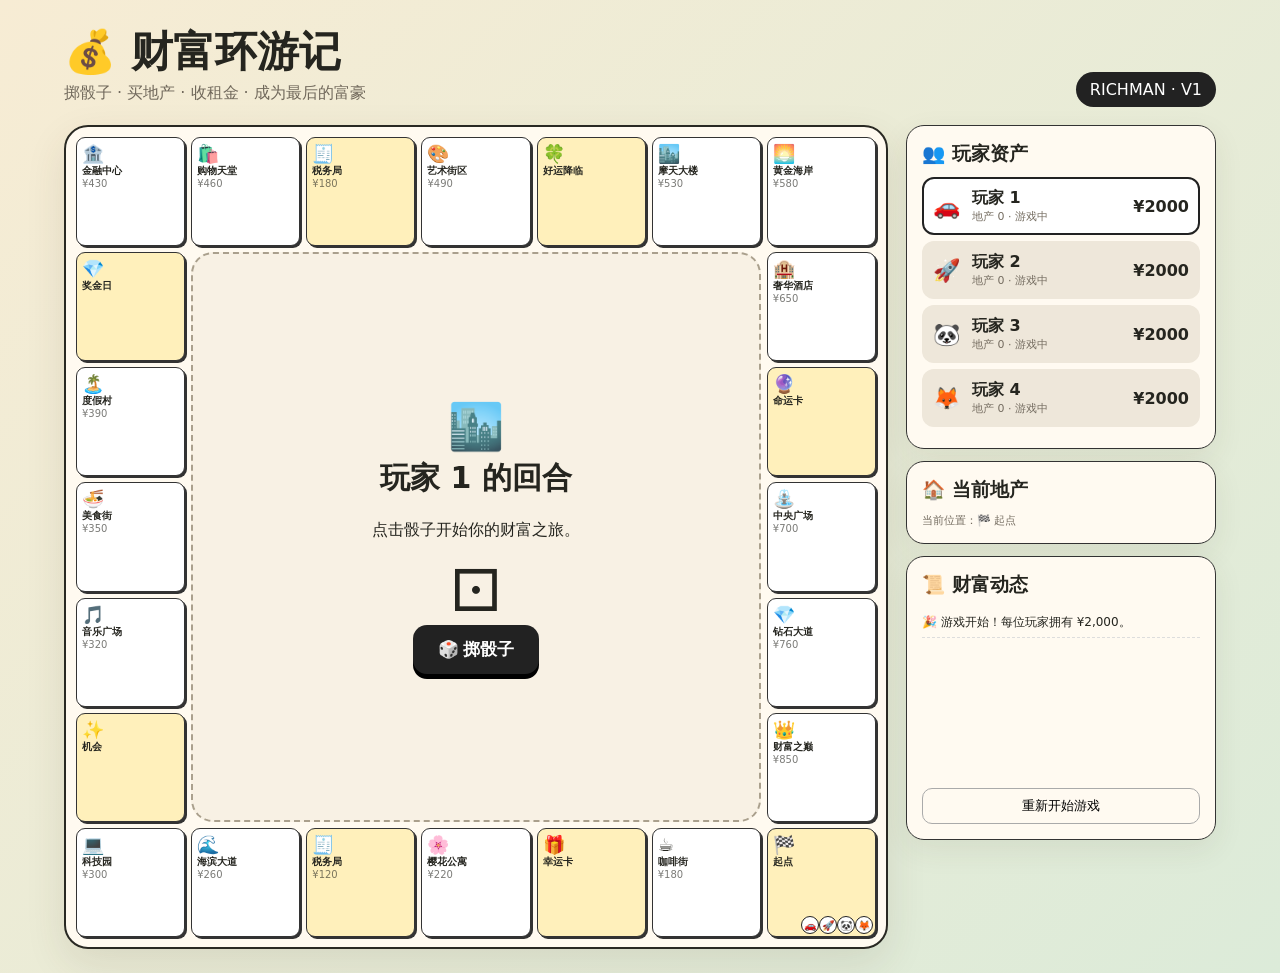
==== index.html @ 70365dc8 "Build playable RichMan web game v1" ====
<!doctype html><html lang="zh-CN"><head><meta charset="utf-8"><meta name="viewport" content="width=device-width,initial-scale=1"><title>财富环游记 RichMan</title><style>*{box-sizing:border-box}body{margin:0;font-family:system-ui,'PingFang SC',sans-serif;background:linear-gradient(135deg,#f7ecd4,#dcebd9);color:#25251f;min-height:100vh}.app{max-width:1200px;margin:auto;padding:24px}header{display:flex;justify-content:space-between;align-items:end;margin-bottom:18px}h1{margin:0;font-size:42px}header p{margin:3px 0;color:#70685b}.tag{background:#222;color:#fff;padding:8px 14px;border-radius:20px}.layout{display:grid;grid-template-columns:1fr 310px;gap:18px}.boardbox{background:#fffaf0;border:2px solid #292923;border-radius:24px;padding:10px;box-shadow:0 15px 40px #4b3b241c;aspect-ratio:1}.board{height:100%;display:grid;grid-template:repeat(7,1fr)/repeat(7,1fr);gap:6px}.tile{position:relative;border:1.5px solid #333;border-radius:9px;background:#fff;padding:5px;font-size:10px;box-shadow:2px 2px #333;overflow:hidden}.tile.event,.tile.tax,.tile.start{background:#fff0bb}.tile.o0{background:#ffe0dc}.tile.o1{background:#dcecff}.tile.o2{background:#dcf3e4}.tile.o3{background:#f1e0ff}.emoji{font-size:18px}.name{font-weight:800}.price{opacity:.6}.tokens{position:absolute;right:2px;bottom:2px;display:flex}.token{width:18px;height:18px;border-radius:50%;background:#fff;border:1px solid #222;display:grid;place-items:center;font-size:10px}.center{grid-area:2/2/7/7;border:2px dashed #aaa08d;border-radius:22px;display:flex;flex-direction:column;justify-content:center;align-items:center;text-align:center;padding:25px;background:#f8f1e4}.center h2{font-size:30px;margin:5px}.dice{font-size:58px}.roll{background:#222;color:#fff;border:0;border-radius:14px;padding:13px 25px;font-size:17px;font-weight:800;box-shadow:0 5px #000;cursor:pointer}.roll:disabled{opacity:.4}.side{display:flex;flex-direction:column;gap:12px}.card{background:#fffaf1;border:1.5px solid #333;border-radius:18px;padding:15px;box-shadow:0 10px 30px #4b3b2415}.card h3{margin:0 0 10px}.player{display:grid;grid-template-columns:32px 1fr auto;gap:7px;align-items:center;padding:9px;border-radius:12px;background:#eee7da;margin:6px 0;border:2px solid transparent}.player.active{background:#fff;border-color:#222}.money{font-weight:900}.small{font-size:11px;color:#746c60}.log{height:180px;overflow:auto;font-size:12px}.log div{border-bottom:1px dashed #ddd;padding:6px 0}.buy{width:100%;border:0;border-radius:12px;padding:11px;background:#e84d3d;color:#fff;font-weight:800;cursor:pointer;margin-top:8px}.buy.alt{background:#777}.hidden{display:none}.reset{width:100%;border:1px solid #aaa;background:transparent;border-radius:10px;padding:8px;cursor:pointer}@media(max-width:850px){.layout{grid-template-columns:1fr}.boardbox{min-height:580px}.side{display:grid;grid-template-columns:1fr 1fr}.logcard{grid-column:1/-1}}@media(max-width:560px){.app{padding:10px}h1{font-size:29px}.tag{display:none}.boardbox{min-height:470px}.tile{padding:2px;font-size:7px}.emoji{font-size:13px}.center{padding:8px}.center h2{font-size:20px}.center p{font-size:11px}.side{display:block}.card{margin-top:10px}}</style></head><body><div class="app"><header><div><h1>💰 财富环游记</h1><p>掷骰子 · 买地产 · 收租金 · 成为最后的富豪</p></div><span class="tag">RICHMAN · V1</span></header><div class="layout"><div class="boardbox"><div id="board" class="board"><div class="center"><div style="font-size:45px">🏙️</div><h2 id="turnTitle">玩家 1 的回合</h2><p id="hint">点击骰子开始你的财富之旅。</p><div id="dice" class="dice">⚀</div><button id="roll" class="roll">🎲 掷骰子</button><div id="decision" class="hidden"><button id="buy" class="buy">购买地产</button><button id="skip" class="buy alt">暂时不买</button></div></div></div></div><aside class="side"><div class="card"><h3>👥 玩家资产</h3><div id="players"></div></div><div class="card"><h3>🏠 当前地产</h3><div id="property" class="small">落在可购买地产后会显示信息。</div></div><div class="card logcard"><h3>📜 财富动态</h3><div id="log" class="log"></div><button class="reset" onclick="restart()">重新开始游戏</button></div></aside></div></div><script>
const icons=['🚗','🚀','🐼','🦊'], dice=['⚀','⚁','⚂','⚃','⚄','⚅'];
const raw=[['起点','🏁','start',0],['咖啡街','☕','land',180],['幸运卡','🎁','event',0],['樱花公寓','🌸','land',220],['税务局','🧾','tax',120],['海滨大道','🌊','land',260],['科技园','💻','land',300],['机会','✨','event',0],['音乐广场','🎵','land',320],['美食街','🍜','land',350],['度假村','🏝️','land',390],['奖金日','💎','event',0],['金融中心','🏦','land',430],['购物天堂','🛍️','land',460],['税务局','🧾','tax',180],['艺术街区','🎨','land',490],['好运降临','🍀','event',0],['摩天大楼','🏙️','land',530],['黄金海岸','🌅','land',580],['奢华酒店','🏨','land',650],['命运卡','🔮','event',0],['中央广场','⛲','land',700],['钻石大道','💎','land',760],['财富之巅','👑','land',850]];
let tiles,players,turn,busy,pending;
const positions=[];for(let c=6;c>=0;c--)positions.push([6,c]);for(let r=5;r>=0;r--)positions.push([r,0]);for(let c=1;c<=6;c++)positions.push([0,c]);for(let r=1;r<=5;r++)positions.push([r,6]);
function init(){tiles=raw.map((x,i)=>({name:x[0],emoji:x[1],type:x[2],price:x[3],owner:null,id:i}));players=icons.map((icon,i)=>({name:'玩家 '+(i+1),icon,money:2000,pos:0,alive:true,props:[]}));turn=0;busy=false;pending=null;document.getElementById('log').innerHTML='';log('🎉 游戏开始！每位玩家拥有 ¥2,000。');render();}
function render(){document.querySelectorAll('.tile').forEach(e=>e.remove());tiles.forEach((t,i)=>{let d=document.createElement('div');d.className='tile '+t.type+(t.owner!==null?' o'+t.owner:'');d.style.gridRow=positions[i][0]+1;d.style.gridColumn=positions[i][1]+1;d.innerHTML=`<div class="emoji">${t.emoji}</div><div class="name">${t.name}</div>${t.price?`<div class="price">¥${t.price}</div>`:''}<div class="tokens">${players.map((p,j)=>p.alive&&p.pos===i?`<span class="token">${p.icon}</span>`:'').join('')}</div>`;document.getElementById('board').appendChild(d)});document.getElementById('players').innerHTML=players.map((p,i)=>`<div class="player ${i===turn&&p.alive?'active':''}" style="opacity:${p.alive?1:.4}"><div style="font-size:22px">${p.icon}</div><div><b>${p.name}</b><div class="small">地产 ${p.props.length} · ${p.alive?'游戏中':'已破产'}</div></div><div class="money">¥${p.money}</div></div>`).join('');document.getElementById('turnTitle').textContent=players[turn].name+' 的回合';let t=tiles[players[turn].pos];document.getElementById('property').innerHTML=t.type==='land'?`<b>${t.emoji} ${t.name}</b><br>售价 ¥${t.price}<br>租金 ¥${rent(t)}<br>${t.owner===null?'尚未被购买':'属于 '+players[t.owner].name}`:'当前位置：'+t.emoji+' '+t.name;}
function rent(t){return Math.floor(t.price*.28)}function log(s){let d=document.createElement('div');d.textContent=s;document.getElementById('log').prepend(d)}function sleep(ms){return new Promise(r=>setTimeout(r,ms))}
document.getElementById('roll').onclick=async()=>{if(busy)return;busy=true;document.getElementById('roll').disabled=true;let n=Math.floor(Math.random()*6)+1;for(let i=0;i<8;i++){document.getElementById('dice').textContent=dice[Math.floor(Math.random()*6)];await sleep(70)}document.getElementById('dice').textContent=dice[n-1];log(`${players[turn].icon} ${players[turn].name} 掷出了 ${n}`);let p=players[turn];for(let i=0;i<n;i++){let old=p.pos;p.pos=(p.pos+1)%tiles.length;if(p.pos<old){p.money+=300;log('🏁 经过起点，获得 ¥300');}render();await sleep(180)}await land();};
async function land(){let p=players[turn],t=tiles[p.pos];if(t.type==='land'){if(t.owner===null){pending=t;document.getElementById('hint').textContent=`${t.name} 售价 ¥${t.price}，要购买吗？`;document.getElementById('decision').classList.remove('hidden');if(p.money<t.price)finish();return}else if(t.owner!==turn&&players[t.owner].alive){let r=rent(t);p.money-=r;players[t.owner].money+=r;log(`🏠 向 ${players[t.owner].name} 支付 ${t.name} 租金 ¥${r}`)}}else if(t.type==='tax'){p.money-=t.price;log(`🧾 缴纳费用 ¥${t.price}`)}else if(t.type==='event'){let events=[['获得项目奖金',300],['旅行超支',-180],['投资收益',250],['手机摔坏了',-120],['朋友请客',150],['股票波动',-220]];let e=events[Math.floor(Math.random()*events.length)];p.money+=e[1];log(`${t.emoji} ${e[0]} ${e[1]>0?'+':''}¥${e[1]}`)}checkBankrupt();finish();}
document.getElementById('buy').onclick=()=>{let p=players[turn];if(pending&&p.money>=pending.price){p.money-=pending.price;pending.owner=turn;p.props.push(pending.id);log(`🏡 ${p.name} 买下了 ${pending.name}，花费 ¥${pending.price}`)}else log('💸 资金不足，无法购买');closeDecision();checkBankrupt();finish()};document.getElementById('skip').onclick=()=>{log('👋 放弃购买 '+pending.name);closeDecision();finish()};function closeDecision(){pending=null;document.getElementById('decision').classList.add('hidden')}
function checkBankrupt(){let p=players[turn];if(p.money<0){p.alive=false;p.props.forEach(id=>tiles[id].owner=null);p.props=[];log(`💥 ${p.name} 破产退出！`)}let alive=players.filter(x=>x.alive);if(alive.length===1){render();document.getElementById('hint').textContent=`🏆 ${alive[0].name} 成为最终富豪！`;document.getElementById('roll').disabled=true;busy=true;return true}return false}function finish(){if(checkBankrupt())return;do{turn=(turn+1)%players.length}while(!players[turn].alive);busy=false;document.getElementById('roll').disabled=false;document.getElementById('hint').textContent='点击骰子继续财富之旅。';render()}function restart(){if(confirm('确定重新开始游戏吗？'))init()}init();
</script></body></html>
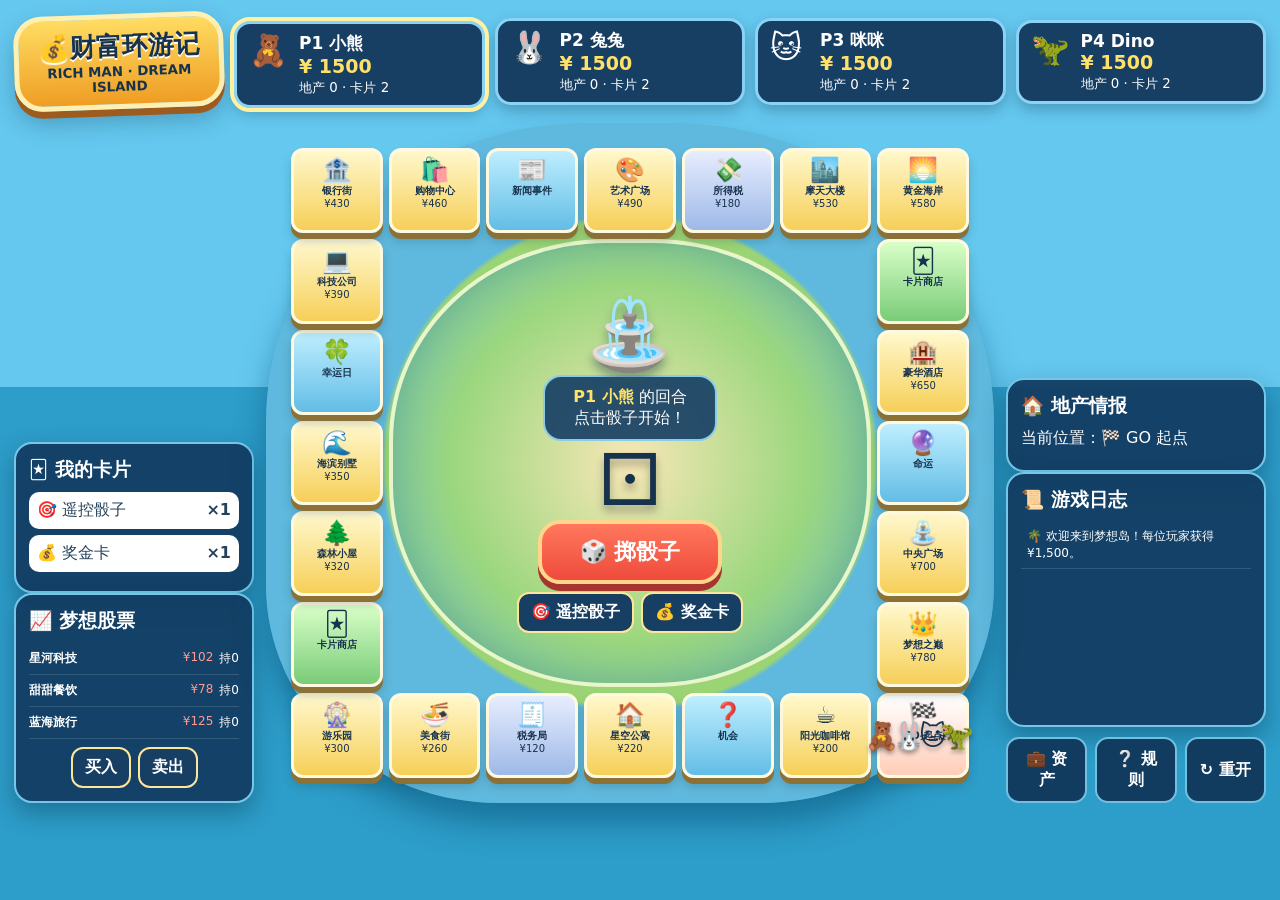
==== commit 4325bb8b: "Upgrade game to Dream Island V2 with cards, stocks and property levels" ====
--- a/index.html
+++ b/index.html
@@ -1,13 +1,19 @@
-<!doctype html><html lang="zh-CN"><head><meta charset="utf-8"><meta name="viewport" content="width=device-width,initial-scale=1"><title>财富环游记 RichMan</title><style>*{box-sizing:border-box}body{margin:0;font-family:system-ui,'PingFang SC',sans-serif;background:linear-gradient(135deg,#f7ecd4,#dcebd9);color:#25251f;min-height:100vh}.app{max-width:1200px;margin:auto;padding:24px}header{display:flex;justify-content:space-between;align-items:end;margin-bottom:18px}h1{margin:0;font-size:42px}header p{margin:3px 0;color:#70685b}.tag{background:#222;color:#fff;padding:8px 14px;border-radius:20px}.layout{display:grid;grid-template-columns:1fr 310px;gap:18px}.boardbox{background:#fffaf0;border:2px solid #292923;border-radius:24px;padding:10px;box-shadow:0 15px 40px #4b3b241c;aspect-ratio:1}.board{height:100%;display:grid;grid-template:repeat(7,1fr)/repeat(7,1fr);gap:6px}.tile{position:relative;border:1.5px solid #333;border-radius:9px;background:#fff;padding:5px;font-size:10px;box-shadow:2px 2px #333;overflow:hidden}.tile.event,.tile.tax,.tile.start{background:#fff0bb}.tile.o0{background:#ffe0dc}.tile.o1{background:#dcecff}.tile.o2{background:#dcf3e4}.tile.o3{background:#f1e0ff}.emoji{font-size:18px}.name{font-weight:800}.price{opacity:.6}.tokens{position:absolute;right:2px;bottom:2px;display:flex}.token{width:18px;height:18px;border-radius:50%;background:#fff;border:1px solid #222;display:grid;place-items:center;font-size:10px}.center{grid-area:2/2/7/7;border:2px dashed #aaa08d;border-radius:22px;display:flex;flex-direction:column;justify-content:center;align-items:center;text-align:center;padding:25px;background:#f8f1e4}.center h2{font-size:30px;margin:5px}.dice{font-size:58px}.roll{background:#222;color:#fff;border:0;border-radius:14px;padding:13px 25px;font-size:17px;font-weight:800;box-shadow:0 5px #000;cursor:pointer}.roll:disabled{opacity:.4}.side{display:flex;flex-direction:column;gap:12px}.card{background:#fffaf1;border:1.5px solid #333;border-radius:18px;padding:15px;box-shadow:0 10px 30px #4b3b2415}.card h3{margin:0 0 10px}.player{display:grid;grid-template-columns:32px 1fr auto;gap:7px;align-items:center;padding:9px;border-radius:12px;background:#eee7da;margin:6px 0;border:2px solid transparent}.player.active{background:#fff;border-color:#222}.money{font-weight:900}.small{font-size:11px;color:#746c60}.log{height:180px;overflow:auto;font-size:12px}.log div{border-bottom:1px dashed #ddd;padding:6px 0}.buy{width:100%;border:0;border-radius:12px;padding:11px;background:#e84d3d;color:#fff;font-weight:800;cursor:pointer;margin-top:8px}.buy.alt{background:#777}.hidden{display:none}.reset{width:100%;border:1px solid #aaa;background:transparent;border-radius:10px;padding:8px;cursor:pointer}@media(max-width:850px){.layout{grid-template-columns:1fr}.boardbox{min-height:580px}.side{display:grid;grid-template-columns:1fr 1fr}.logcard{grid-column:1/-1}}@media(max-width:560px){.app{padding:10px}h1{font-size:29px}.tag{display:none}.boardbox{min-height:470px}.tile{padding:2px;font-size:7px}.emoji{font-size:13px}.center{padding:8px}.center h2{font-size:20px}.center p{font-size:11px}.side{display:block}.card{margin-top:10px}}</style></head><body><div class="app"><header><div><h1>💰 财富环游记</h1><p>掷骰子 · 买地产 · 收租金 · 成为最后的富豪</p></div><span class="tag">RICHMAN · V1</span></header><div class="layout"><div class="boardbox"><div id="board" class="board"><div class="center"><div style="font-size:45px">🏙️</div><h2 id="turnTitle">玩家 1 的回合</h2><p id="hint">点击骰子开始你的财富之旅。</p><div id="dice" class="dice">⚀</div><button id="roll" class="roll">🎲 掷骰子</button><div id="decision" class="hidden"><button id="buy" class="buy">购买地产</button><button id="skip" class="buy alt">暂时不买</button></div></div></div></div><aside class="side"><div class="card"><h3>👥 玩家资产</h3><div id="players"></div></div><div class="card"><h3>🏠 当前地产</h3><div id="property" class="small">落在可购买地产后会显示信息。</div></div><div class="card logcard"><h3>📜 财富动态</h3><div id="log" class="log"></div><button class="reset" onclick="restart()">重新开始游戏</button></div></aside></div></div><script>
-const icons=['🚗','🚀','🐼','🦊'], dice=['⚀','⚁','⚂','⚃','⚄','⚅'];
-const raw=[['起点','🏁','start',0],['咖啡街','☕','land',180],['幸运卡','🎁','event',0],['樱花公寓','🌸','land',220],['税务局','🧾','tax',120],['海滨大道','🌊','land',260],['科技园','💻','land',300],['机会','✨','event',0],['音乐广场','🎵','land',320],['美食街','🍜','land',350],['度假村','🏝️','land',390],['奖金日','💎','event',0],['金融中心','🏦','land',430],['购物天堂','🛍️','land',460],['税务局','🧾','tax',180],['艺术街区','🎨','land',490],['好运降临','🍀','event',0],['摩天大楼','🏙️','land',530],['黄金海岸','🌅','land',580],['奢华酒店','🏨','land',650],['命运卡','🔮','event',0],['中央广场','⛲','land',700],['钻石大道','💎','land',760],['财富之巅','👑','land',850]];
-let tiles,players,turn,busy,pending;
-const positions=[];for(let c=6;c>=0;c--)positions.push([6,c]);for(let r=5;r>=0;r--)positions.push([r,0]);for(let c=1;c<=6;c++)positions.push([0,c]);for(let r=1;r<=5;r++)positions.push([r,6]);
-function init(){tiles=raw.map((x,i)=>({name:x[0],emoji:x[1],type:x[2],price:x[3],owner:null,id:i}));players=icons.map((icon,i)=>({name:'玩家 '+(i+1),icon,money:2000,pos:0,alive:true,props:[]}));turn=0;busy=false;pending=null;document.getElementById('log').innerHTML='';log('🎉 游戏开始！每位玩家拥有 ¥2,000。');render();}
-function render(){document.querySelectorAll('.tile').forEach(e=>e.remove());tiles.forEach((t,i)=>{let d=document.createElement('div');d.className='tile '+t.type+(t.owner!==null?' o'+t.owner:'');d.style.gridRow=positions[i][0]+1;d.style.gridColumn=positions[i][1]+1;d.innerHTML=`<div class="emoji">${t.emoji}</div><div class="name">${t.name}</div>${t.price?`<div class="price">¥${t.price}</div>`:''}<div class="tokens">${players.map((p,j)=>p.alive&&p.pos===i?`<span class="token">${p.icon}</span>`:'').join('')}</div>`;document.getElementById('board').appendChild(d)});document.getElementById('players').innerHTML=players.map((p,i)=>`<div class="player ${i===turn&&p.alive?'active':''}" style="opacity:${p.alive?1:.4}"><div style="font-size:22px">${p.icon}</div><div><b>${p.name}</b><div class="small">地产 ${p.props.length} · ${p.alive?'游戏中':'已破产'}</div></div><div class="money">¥${p.money}</div></div>`).join('');document.getElementById('turnTitle').textContent=players[turn].name+' 的回合';let t=tiles[players[turn].pos];document.getElementById('property').innerHTML=t.type==='land'?`<b>${t.emoji} ${t.name}</b><br>售价 ¥${t.price}<br>租金 ¥${rent(t)}<br>${t.owner===null?'尚未被购买':'属于 '+players[t.owner].name}`:'当前位置：'+t.emoji+' '+t.name;}
-function rent(t){return Math.floor(t.price*.28)}function log(s){let d=document.createElement('div');d.textContent=s;document.getElementById('log').prepend(d)}function sleep(ms){return new Promise(r=>setTimeout(r,ms))}
-document.getElementById('roll').onclick=async()=>{if(busy)return;busy=true;document.getElementById('roll').disabled=true;let n=Math.floor(Math.random()*6)+1;for(let i=0;i<8;i++){document.getElementById('dice').textContent=dice[Math.floor(Math.random()*6)];await sleep(70)}document.getElementById('dice').textContent=dice[n-1];log(`${players[turn].icon} ${players[turn].name} 掷出了 ${n}`);let p=players[turn];for(let i=0;i<n;i++){let old=p.pos;p.pos=(p.pos+1)%tiles.length;if(p.pos<old){p.money+=300;log('🏁 经过起点，获得 ¥300');}render();await sleep(180)}await land();};
-async function land(){let p=players[turn],t=tiles[p.pos];if(t.type==='land'){if(t.owner===null){pending=t;document.getElementById('hint').textContent=`${t.name} 售价 ¥${t.price}，要购买吗？`;document.getElementById('decision').classList.remove('hidden');if(p.money<t.price)finish();return}else if(t.owner!==turn&&players[t.owner].alive){let r=rent(t);p.money-=r;players[t.owner].money+=r;log(`🏠 向 ${players[t.owner].name} 支付 ${t.name} 租金 ¥${r}`)}}else if(t.type==='tax'){p.money-=t.price;log(`🧾 缴纳费用 ¥${t.price}`)}else if(t.type==='event'){let events=[['获得项目奖金',300],['旅行超支',-180],['投资收益',250],['手机摔坏了',-120],['朋友请客',150],['股票波动',-220]];let e=events[Math.floor(Math.random()*events.length)];p.money+=e[1];log(`${t.emoji} ${e[0]} ${e[1]>0?'+':''}¥${e[1]}`)}checkBankrupt();finish();}
-document.getElementById('buy').onclick=()=>{let p=players[turn];if(pending&&p.money>=pending.price){p.money-=pending.price;pending.owner=turn;p.props.push(pending.id);log(`🏡 ${p.name} 买下了 ${pending.name}，花费 ¥${pending.price}`)}else log('💸 资金不足，无法购买');closeDecision();checkBankrupt();finish()};document.getElementById('skip').onclick=()=>{log('👋 放弃购买 '+pending.name);closeDecision();finish()};function closeDecision(){pending=null;document.getElementById('decision').classList.add('hidden')}
-function checkBankrupt(){let p=players[turn];if(p.money<0){p.alive=false;p.props.forEach(id=>tiles[id].owner=null);p.props=[];log(`💥 ${p.name} 破产退出！`)}let alive=players.filter(x=>x.alive);if(alive.length===1){render();document.getElementById('hint').textContent=`🏆 ${alive[0].name} 成为最终富豪！`;document.getElementById('roll').disabled=true;busy=true;return true}return false}function finish(){if(checkBankrupt())return;do{turn=(turn+1)%players.length}while(!players[turn].alive);busy=false;document.getElementById('roll').disabled=false;document.getElementById('hint').textContent='点击骰子继续财富之旅。';render()}function restart(){if(confirm('确定重新开始游戏吗？'))init()}init();
+<!doctype html><html lang="zh-CN"><head><meta charset="utf-8"><meta name="viewport" content="width=device-width,initial-scale=1"><title>财富环游记 · 梦想岛</title><style>:root{--navy:#123a61;--gold:#ffbd3e;--coral:#ff6854;--sky:#69c8ef;--cream:#fff6d9}*{box-sizing:border-box}body{margin:0;font-family:system-ui,'PingFang SC',sans-serif;color:#17324d;background:linear-gradient(#65c8ef 0 43%,#2d9dc9 43% 100%);min-height:100vh;overflow-x:hidden}.game{max-width:1440px;margin:auto;padding:14px}.top{display:grid;grid-template-columns:210px repeat(4,1fr);gap:10px;align-items:center}.logo{background:linear-gradient(#ffdc62,#ef9d24);border:5px solid #fff0b2;border-radius:28px;padding:10px;text-align:center;box-shadow:0 7px 0 #9d5b20,0 12px 25px #15435a55;transform:rotate(-2deg)}.logo b{font-size:26px;text-shadow:0 2px white}.logo small{display:block;font-weight:900}.pbox{background:#173e63;color:white;border:3px solid #8ad3f4;border-radius:16px;padding:8px 12px;display:grid;grid-template-columns:42px 1fr;gap:8px;box-shadow:0 6px 14px #17415c55}.pbox.active{outline:4px solid #fff1a0;transform:translateY(3px)}.pbox .face{font-size:31px}.pbox strong{font-size:17px}.pbox .cash{font-size:19px;font-weight:900;color:#ffe16a}.world{margin-top:14px;display:grid;grid-template-columns:240px 1fr 260px;gap:12px;align-items:end}.panel{background:#123b60eF;color:white;border:2px solid #75c6e8;border-radius:18px;padding:13px;box-shadow:0 10px 25px #06344b66}.panel h3{margin:0 0 9px;color:#fff}.boardShell{background:radial-gradient(circle,#d8f1ad 0 34%,#9bd475 35% 49%,#5fb8dd 50%);border-radius:44% 44% 32% 32%;padding:25px;box-shadow:0 20px 30px #07507588;min-height:680px}.board{height:630px;display:grid;grid-template:repeat(7,1fr)/repeat(7,1fr);gap:6px;position:relative}.tile{position:relative;border:3px solid #fff9df;border-radius:12px;padding:5px;background:linear-gradient(#fff8cc,#f6cf58);box-shadow:0 6px 0 #8c7136,0 8px 10px #264c4b44;font-size:10px;text-align:center;overflow:visible}.tile.event{background:linear-gradient(#bfeeff,#62bde6)}.tile.tax{background:linear-gradient(#e7edff,#9eb9e7)}.tile.start{background:linear-gradient(#fff,#ffcdb9)}.tile.shop{background:linear-gradient(#d9ffc8,#79cc78)}.tile .em{font-size:24px}.tile .nm{font-weight:900}.tile .lv{font-size:9px;color:#7a4b18}.tile.o0{outline:4px solid #ff6b75}.tile.o1{outline:4px solid #5dbaff}.tile.o2{outline:4px solid #ffc746}.tile.o3{outline:4px solid #62cc77}.tokens{position:absolute;z-index:4;left:50%;top:50%;transform:translate(-50%,-50%);display:flex}.pawn{font-size:27px;filter:drop-shadow(0 3px 2px #3337);margin-left:-7px}.center{grid-area:2/2/7/7;border-radius:45%;background:radial-gradient(circle,#f8e7b6,#9bd77e 55%,#65b8d5);border:4px solid #e9f6cb;display:flex;flex-direction:column;align-items:center;justify-content:center;text-align:center;box-shadow:inset 0 0 40px #30784c55}.fountain{font-size:70px;filter:drop-shadow(0 7px 5px #3557)}.turn{background:#153f65e8;color:white;padding:10px 28px;border-radius:18px;border:2px solid #8bcbe8}.turn b{color:#ffe269}.dice{font-size:72px;line-height:1.1;filter:drop-shadow(0 6px 4px #3336)}button{font:inherit;cursor:pointer}.roll{border:4px solid #ffd58b;background:linear-gradient(#ff785d,#ef4b3c);color:white;border-radius:22px;padding:13px 38px;font-size:22px;font-weight:900;box-shadow:0 7px 0 #a6362d}.roll:disabled{filter:grayscale(1);opacity:.55}.actions{display:flex;gap:7px;margin-top:8px;flex-wrap:wrap;justify-content:center}.mini{border:2px solid #ffe59a;background:#173e63;color:white;border-radius:12px;padding:8px 12px;font-weight:800}.primary{background:#ffb934;color:#382b14;border:2px solid #fff1a5}.log{height:190px;overflow:auto;font-size:12px}.log div{padding:6px;border-bottom:1px solid #ffffff22}.cardItem{background:#fff;color:#24415b;border-radius:10px;padding:8px;margin:6px 0;display:flex;justify-content:space-between}.stock{display:grid;grid-template-columns:1fr auto auto;gap:6px;font-size:12px;padding:7px 0;border-bottom:1px solid #ffffff22}.up{color:#79f19a}.down{color:#ff9b92}.modal{position:fixed;inset:0;background:#092d47aa;display:none;place-items:center;z-index:20}.modal.show{display:grid}.dialog{width:min(440px,90vw);background:#fff7dd;border:5px solid #f4c14e;border-radius:24px;padding:20px;text-align:center;box-shadow:0 20px 50px #0019}.dialog .big{font-size:58px}.dialog button{border:0;border-radius:12px;padding:10px 18px;margin:5px;font-weight:900}.bottomNav{display:flex;gap:8px;margin-top:10px}.bottomNav button{flex:1;background:#123b60;color:#fff;border:2px solid #73bfdf;border-radius:13px;padding:10px;font-weight:800}@media(max-width:1050px){.top{grid-template-columns:1fr 1fr}.logo{grid-column:1/-1}.world{grid-template-columns:1fr}.boardShell{order:-1}.board{height:600px}.sideL,.sideR{display:grid;grid-template-columns:1fr 1fr;gap:10px}}@media(max-width:600px){.game{padding:6px}.top{gap:5px}.pbox{padding:5px;font-size:10px}.pbox .face{font-size:22px}.pbox strong,.pbox .cash{font-size:12px}.boardShell{padding:10px;min-height:480px;border-radius:24px}.board{height:470px;gap:3px}.tile{padding:2px;border-width:1px;font-size:7px}.tile .em{font-size:14px}.pawn{font-size:17px}.center{padding:5px}.fountain{font-size:38px}.dice{font-size:45px}.roll{font-size:16px;padding:9px 20px}.sideL,.sideR{display:block}.panel{margin:7px 0}}</style></head><body><div class="game"><div class="top"><div class="logo"><b>💰财富环游记</b><small>RICH MAN · DREAM ISLAND</small></div><div id="topPlayers" style="display:contents"></div></div><div class="world"><div class="sideL"><section class="panel"><h3>🃏 我的卡片</h3><div id="cards"></div></section><section class="panel"><h3>📈 梦想股票</h3><div id="stocks"></div><div class="actions"><button class="mini" onclick="trade('buy')">买入</button><button class="mini" onclick="trade('sell')">卖出</button></div></section></div><main class="boardShell"><div id="board" class="board"><div class="center"><div class="fountain">⛲</div><div class="turn"><b id="turnName">P1 小熊</b> 的回合<br><span id="hint">点击骰子开始！</span></div><div id="dice" class="dice">⚀</div><button id="roll" class="roll">🎲 掷骰子</button><div class="actions"><button class="mini" onclick="useCard('remote')">🎯 遥控骰子</button><button class="mini" onclick="useCard('bonus')">💰 奖金卡</button></div></div></div></main><div class="sideR"><section class="panel"><h3>🏠 地产情报</h3><div id="info">移动到地产后查看详情。</div><div id="propertyActions" class="actions"></div></section><section class="panel"><h3>📜 游戏日志</h3><div id="log" class="log"></div></section><div class="bottomNav"><button onclick="showAssets()">💼 资产</button><button onclick="showHelp()">❔ 规则</button><button onclick="restart()">↻ 重开</button></div></div></div></div><div id="modal" class="modal"><div class="dialog"><div id="modalIcon" class="big">🎁</div><h2 id="modalTitle"></h2><p id="modalText"></p><div id="modalBtns"></div></div></div><script>
+const faces=['🧸','🐰','🐱','🦖'],names=['小熊','兔兔','咪咪','Dino'],diceFaces=['⚀','⚁','⚂','⚃','⚄','⚅'];
+const base=[['GO 起点','🏁','start',0],['阳光咖啡馆','☕','land',200],['机会','❓','event',0],['星空公寓','🏠','land',220],['税务局','🧾','tax',120],['美食街','🍜','land',260],['游乐园','🎡','land',300],['卡片商店','🃏','shop',0],['森林小屋','🌲','land',320],['海滨别墅','🌊','land',350],['幸运日','🍀','event',0],['科技公司','💻','land',390],['银行街','🏦','land',430],['购物中心','🛍️','land',460],['新闻事件','📰','event',0],['艺术广场','🎨','land',490],['所得税','💸','tax',180],['摩天大楼','🏙️','land',530],['黄金海岸','🌅','land',580],['卡片商店','🃏','shop',0],['豪华酒店','🏨','land',650],['命运','🔮','event',0],['中央广场','⛲','land',700],['梦想之巅','👑','land',780]];
+const pos=[];for(let c=6;c>=0;c--)pos.push([6,c]);for(let r=5;r>=0;r--)pos.push([r,0]);for(let c=1;c<=6;c++)pos.push([0,c]);for(let r=1;r<=5;r++)pos.push([r,6]);let tiles,players,turn,busy,pending,forced=null;let stocks=[{n:'星河科技',p:102},{n:'甜甜餐饮',p:78},{n:'蓝海旅行',p:125}];
+function init(){tiles=base.map((x,i)=>({n:x[0],e:x[1],t:x[2],price:x[3],owner:null,lv:0,id:i}));players=names.map((n,i)=>({n,face:faces[i],cash:1500,pos:0,alive:true,props:[],cards:{remote:1,bonus:1},shares:[0,0,0]}));turn=0;busy=false;pending=null;forced=null;document.getElementById('log').innerHTML='';log('🌴 欢迎来到梦想岛！每位玩家获得 ¥1,500。');render()}
+function rent(t){return Math.round(t.price*(.2+t.lv*.16))}function upgradeCost(t){return Math.round(t.price*(.55+t.lv*.15))}function log(s){let d=document.createElement('div');d.textContent=s;document.getElementById('log').prepend(d)}function sleep(ms){return new Promise(r=>setTimeout(r,ms))}
+function render(){document.querySelectorAll('.tile').forEach(x=>x.remove());tiles.forEach((t,i)=>{let d=document.createElement('div');d.className='tile '+t.t+(t.owner!==null?' o'+t.owner:'');d.style.gridRow=pos[i][0]+1;d.style.gridColumn=pos[i][1]+1;d.innerHTML=`<div class="em">${t.e}</div><div class="nm">${t.n}</div>${t.price?`<div>¥${t.price}</div>`:''}${t.lv?`<div class="lv">${'🏠'.repeat(t.lv)} Lv.${t.lv}</div>`:''}<div class="tokens">${players.map(p=>p.alive&&p.pos===i?`<span class="pawn">${p.face}</span>`:'').join('')}</div>`;document.getElementById('board').appendChild(d)});document.getElementById('topPlayers').innerHTML=players.map((p,i)=>`<div class="pbox ${i===turn?'active':''}" style="opacity:${p.alive?1:.45}"><div class="face">${p.face}</div><div><strong>P${i+1} ${p.n}</strong><div class="cash">¥ ${p.cash}</div><small>地产 ${p.props.length} · 卡片 ${p.cards.remote+p.cards.bonus}</small></div></div>`).join('');let p=players[turn],t=tiles[p.pos];document.getElementById('turnName').textContent=`P${turn+1} ${p.n}`;document.getElementById('cards').innerHTML=`<div class="cardItem"><span>🎯 遥控骰子</span><b>×${p.cards.remote}</b></div><div class="cardItem"><span>💰 奖金卡</span><b>×${p.cards.bonus}</b></div>`;document.getElementById('stocks').innerHTML=stocks.map((s,i)=>`<div class="stock"><b>${s.n}</b><span class="${s.delta>=0?'up':'down'}">¥${s.p}</span><span>持${p.shares[i]}</span></div>`).join('');document.getElementById('info').innerHTML=t.t==='land'?`<b>${t.e} ${t.n}</b><br>地价 ¥${t.price}<br>等级 Lv.${t.lv}<br>当前租金 ¥${rent(t)}<br>${t.owner===null?'✨ 无人拥有':`业主：${players[t.owner].n}`}`:`当前位置：${t.e} ${t.n}`;document.getElementById('propertyActions').innerHTML=t.owner===turn&&t.lv<3?`<button class="mini primary" onclick="upgrade()">🏗️ 升级 ¥${upgradeCost(t)}</button>`:''}
+function next(){if(checkEnd())return;do{turn=(turn+1)%players.length}while(!players[turn].alive);stocks.forEach(s=>{let old=s.p;s.p=Math.max(20,Math.round(s.p*(.92+Math.random()*.17)));s.delta=s.p-old});busy=false;document.getElementById('roll').disabled=false;document.getElementById('hint').textContent='点击骰子开始！';render()}
+document.getElementById('roll').onclick=async()=>{if(busy)return;busy=true;document.getElementById('roll').disabled=true;let n=forced||Math.floor(Math.random()*6)+1;forced=null;for(let i=0;i<8;i++){document.getElementById('dice').textContent=diceFaces[Math.floor(Math.random()*6)];await sleep(60)}document.getElementById('dice').textContent=diceFaces[n-1];log(`🎲 ${players[turn].n} 掷出 ${n}`);let p=players[turn];for(let i=0;i<n;i++){let old=p.pos;p.pos=(p.pos+1)%tiles.length;if(p.pos<old){p.cash+=300;log('🏁 经过起点，领取 ¥300')};render();await sleep(150)}resolveTile()};
+function resolveTile(){let p=players[turn],t=tiles[p.pos];if(t.t==='land'){if(t.owner===null){pending=t;popup(t.e,t.n,`售价 ¥${t.price}。购买后可以继续升级建筑。`,[{txt:'购买',fn:buy},{txt:'跳过',fn:()=>{close();next()}}]);return}else if(t.owner!==turn){let r=rent(t);p.cash-=r;players[t.owner].cash+=r;log(`🏠 ${p.n} 向 ${players[t.owner].n} 支付租金 ¥${r}`)}}else if(t.t==='tax'){p.cash-=t.price;log(`🧾 ${p.n} 缴税 ¥${t.price}`)}else if(t.t==='shop'){let type=Math.random()>.5?'remote':'bonus';p.cards[type]++;log(`🃏 ${p.n} 获得一张${type==='remote'?'遥控骰子':'奖金卡'}`);popup('🃏','卡片商店','免费获得一张神秘功能卡！',[{txt:'收下',fn:()=>{close();next()}}]);return}else if(t.t==='event'){event();return}bankrupt();next()}
+function event(){let p=players[turn];let es=[['🎁','旅行达人','完成梦想旅行，获得 ¥260',260],['🌧️','暴雨维修','房屋维修支出 ¥180',-180],['📈','市场大涨','投资收益 ¥320',320],['🎫','幸运抽奖','中了大奖 ¥500',500],['📱','意外开销','电子设备损坏 -¥150',-150]];let e=es[Math.floor(Math.random()*es.length)];p.cash+=e[3];log(`${e[0]} ${p.n}：${e[2]}`);popup(e[0],e[1],e[2],[{txt:'知道了',fn:()=>{close();bankrupt();next()}}])}
+function buy(){let p=players[turn];if(pending&&p.cash>=pending.price){p.cash-=pending.price;pending.owner=turn;pending.lv=1;p.props.push(pending.id);log(`🏡 ${p.n} 买下 ${pending.n}`)}else log('💸 现金不足');pending=null;close();bankrupt();next()}
+function upgrade(){if(busy)return;let p=players[turn],t=tiles[p.pos],c=upgradeCost(t);if(t.owner===turn&&t.lv<3&&p.cash>=c){p.cash-=c;t.lv++;log(`🏗️ ${p.n} 将 ${t.n} 升到 Lv.${t.lv}`);render()}else popup('💸','无法升级','现金不足或建筑已满级。',[{txt:'好的',fn:close}])}
+function useCard(type){if(busy)return;let p=players[turn];if(!p.cards[type]){popup('🃏','没有卡片','你目前没有这张卡。',[{txt:'好的',fn:close}]);return}if(type==='bonus'){p.cards.bonus--;p.cash+=250;log(`💰 ${p.n} 使用奖金卡 +¥250`);render()}else{let n=prompt('遥控骰子：请输入 1-6');n=Number(n);if(n>=1&&n<=6){p.cards.remote--;forced=n;log(`🎯 ${p.n} 设置骰子为 ${n}`);render()}}}
+function trade(mode){if(busy)return;let p=players[turn],i=0,s=stocks[i];if(mode==='buy'){if(p.cash>=s.p){p.cash-=s.p;p.shares[i]++;log(`📈 买入 ${s.n} 1股`)}else log('💸 现金不足')}else if(p.shares[i]){p.shares[i]--;p.cash+=s.p;log(`📉 卖出 ${s.n} 1股`)}render()}
+function bankrupt(){let p=players[turn];if(p.cash<0){p.alive=false;p.props.forEach(id=>{tiles[id].owner=null;tiles[id].lv=0});p.props=[];log(`💥 ${p.n} 破产退出梦想岛！`)}}
+function checkEnd(){let a=players.filter(p=>p.alive);if(a.length===1){popup('🏆','梦想岛首富',`${a[0].face} ${a[0].n} 获得最终胜利！`,[{txt:'再来一局',fn:()=>{close();init()}}]);document.getElementById('roll').disabled=true;return true}return false}
+function popup(ic,title,text,btns){document.getElementById('modalIcon').textContent=ic;document.getElementById('modalTitle').textContent=title;document.getElementById('modalText').textContent=text;let b=document.getElementById('modalBtns');b.innerHTML='';btns.forEach(x=>{let el=document.createElement('button');el.textContent=x.txt;el.onclick=x.fn;b.appendChild(el)});document.getElementById('modal').classList.add('show')}function close(){document.getElementById('modal').classList.remove('show')}function showAssets(){let p=players[turn],stock=p.shares.reduce((a,n,i)=>a+n*stocks[i].p,0),land=p.props.reduce((a,id)=>a+tiles[id].price*(1+tiles[id].lv*.5),0);popup('💼',p.n+' 的总资产',`现金 ¥${p.cash} · 地产估值 ¥${Math.round(land)} · 股票 ¥${stock} · 总资产 ¥${Math.round(p.cash+land+stock)}`,[{txt:'关闭',fn:close}])}function showHelp(){popup('📖','梦想岛规则','掷骰前进，购买并升级地产收取更高租金。利用卡片与股票扩大财富；现金跌破 0 即破产，最后存活的玩家获胜。',[{txt:'明白',fn:close}])}function restart(){if(confirm('重新开始梦想岛？'))init()}init();
 </script></body></html>
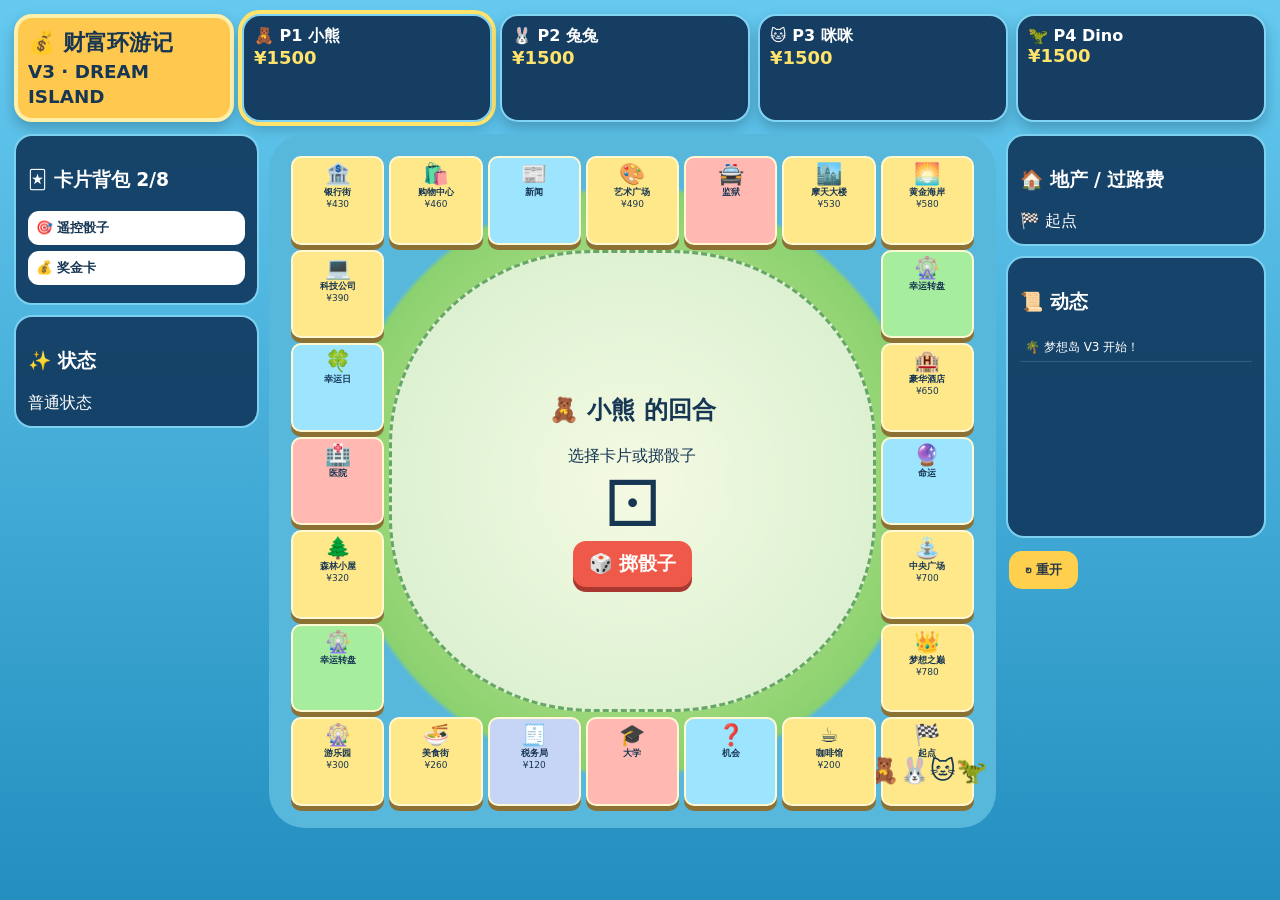
==== commit 2164f8ec: "Launch V3 gameplay systems on main site" ====
--- a/index.html
+++ b/index.html
@@ -1,19 +1 @@
-<!doctype html><html lang="zh-CN"><head><meta charset="utf-8"><meta name="viewport" content="width=device-width,initial-scale=1"><title>财富环游记 · 梦想岛</title><style>:root{--navy:#123a61;--gold:#ffbd3e;--coral:#ff6854;--sky:#69c8ef;--cream:#fff6d9}*{box-sizing:border-box}body{margin:0;font-family:system-ui,'PingFang SC',sans-serif;color:#17324d;background:linear-gradient(#65c8ef 0 43%,#2d9dc9 43% 100%);min-height:100vh;overflow-x:hidden}.game{max-width:1440px;margin:auto;padding:14px}.top{display:grid;grid-template-columns:210px repeat(4,1fr);gap:10px;align-items:center}.logo{background:linear-gradient(#ffdc62,#ef9d24);border:5px solid #fff0b2;border-radius:28px;padding:10px;text-align:center;box-shadow:0 7px 0 #9d5b20,0 12px 25px #15435a55;transform:rotate(-2deg)}.logo b{font-size:26px;text-shadow:0 2px white}.logo small{display:block;font-weight:900}.pbox{background:#173e63;color:white;border:3px solid #8ad3f4;border-radius:16px;padding:8px 12px;display:grid;grid-template-columns:42px 1fr;gap:8px;box-shadow:0 6px 14px #17415c55}.pbox.active{outline:4px solid #fff1a0;transform:translateY(3px)}.pbox .face{font-size:31px}.pbox strong{font-size:17px}.pbox .cash{font-size:19px;font-weight:900;color:#ffe16a}.world{margin-top:14px;display:grid;grid-template-columns:240px 1fr 260px;gap:12px;align-items:end}.panel{background:#123b60eF;color:white;border:2px solid #75c6e8;border-radius:18px;padding:13px;box-shadow:0 10px 25px #06344b66}.panel h3{margin:0 0 9px;color:#fff}.boardShell{background:radial-gradient(circle,#d8f1ad 0 34%,#9bd475 35% 49%,#5fb8dd 50%);border-radius:44% 44% 32% 32%;padding:25px;box-shadow:0 20px 30px #07507588;min-height:680px}.board{height:630px;display:grid;grid-template:repeat(7,1fr)/repeat(7,1fr);gap:6px;position:relative}.tile{position:relative;border:3px solid #fff9df;border-radius:12px;padding:5px;background:linear-gradient(#fff8cc,#f6cf58);box-shadow:0 6px 0 #8c7136,0 8px 10px #264c4b44;font-size:10px;text-align:center;overflow:visible}.tile.event{background:linear-gradient(#bfeeff,#62bde6)}.tile.tax{background:linear-gradient(#e7edff,#9eb9e7)}.tile.start{background:linear-gradient(#fff,#ffcdb9)}.tile.shop{background:linear-gradient(#d9ffc8,#79cc78)}.tile .em{font-size:24px}.tile .nm{font-weight:900}.tile .lv{font-size:9px;color:#7a4b18}.tile.o0{outline:4px solid #ff6b75}.tile.o1{outline:4px solid #5dbaff}.tile.o2{outline:4px solid #ffc746}.tile.o3{outline:4px solid #62cc77}.tokens{position:absolute;z-index:4;left:50%;top:50%;transform:translate(-50%,-50%);display:flex}.pawn{font-size:27px;filter:drop-shadow(0 3px 2px #3337);margin-left:-7px}.center{grid-area:2/2/7/7;border-radius:45%;background:radial-gradient(circle,#f8e7b6,#9bd77e 55%,#65b8d5);border:4px solid #e9f6cb;display:flex;flex-direction:column;align-items:center;justify-content:center;text-align:center;box-shadow:inset 0 0 40px #30784c55}.fountain{font-size:70px;filter:drop-shadow(0 7px 5px #3557)}.turn{background:#153f65e8;color:white;padding:10px 28px;border-radius:18px;border:2px solid #8bcbe8}.turn b{color:#ffe269}.dice{font-size:72px;line-height:1.1;filter:drop-shadow(0 6px 4px #3336)}button{font:inherit;cursor:pointer}.roll{border:4px solid #ffd58b;background:linear-gradient(#ff785d,#ef4b3c);color:white;border-radius:22px;padding:13px 38px;font-size:22px;font-weight:900;box-shadow:0 7px 0 #a6362d}.roll:disabled{filter:grayscale(1);opacity:.55}.actions{display:flex;gap:7px;margin-top:8px;flex-wrap:wrap;justify-content:center}.mini{border:2px solid #ffe59a;background:#173e63;color:white;border-radius:12px;padding:8px 12px;font-weight:800}.primary{background:#ffb934;color:#382b14;border:2px solid #fff1a5}.log{height:190px;overflow:auto;font-size:12px}.log div{padding:6px;border-bottom:1px solid #ffffff22}.cardItem{background:#fff;color:#24415b;border-radius:10px;padding:8px;margin:6px 0;display:flex;justify-content:space-between}.stock{display:grid;grid-template-columns:1fr auto auto;gap:6px;font-size:12px;padding:7px 0;border-bottom:1px solid #ffffff22}.up{color:#79f19a}.down{color:#ff9b92}.modal{position:fixed;inset:0;background:#092d47aa;display:none;place-items:center;z-index:20}.modal.show{display:grid}.dialog{width:min(440px,90vw);background:#fff7dd;border:5px solid #f4c14e;border-radius:24px;padding:20px;text-align:center;box-shadow:0 20px 50px #0019}.dialog .big{font-size:58px}.dialog button{border:0;border-radius:12px;padding:10px 18px;margin:5px;font-weight:900}.bottomNav{display:flex;gap:8px;margin-top:10px}.bottomNav button{flex:1;background:#123b60;color:#fff;border:2px solid #73bfdf;border-radius:13px;padding:10px;font-weight:800}@media(max-width:1050px){.top{grid-template-columns:1fr 1fr}.logo{grid-column:1/-1}.world{grid-template-columns:1fr}.boardShell{order:-1}.board{height:600px}.sideL,.sideR{display:grid;grid-template-columns:1fr 1fr;gap:10px}}@media(max-width:600px){.game{padding:6px}.top{gap:5px}.pbox{padding:5px;font-size:10px}.pbox .face{font-size:22px}.pbox strong,.pbox .cash{font-size:12px}.boardShell{padding:10px;min-height:480px;border-radius:24px}.board{height:470px;gap:3px}.tile{padding:2px;border-width:1px;font-size:7px}.tile .em{font-size:14px}.pawn{font-size:17px}.center{padding:5px}.fountain{font-size:38px}.dice{font-size:45px}.roll{font-size:16px;padding:9px 20px}.sideL,.sideR{display:block}.panel{margin:7px 0}}</style></head><body><div class="game"><div class="top"><div class="logo"><b>💰财富环游记</b><small>RICH MAN · DREAM ISLAND</small></div><div id="topPlayers" style="display:contents"></div></div><div class="world"><div class="sideL"><section class="panel"><h3>🃏 我的卡片</h3><div id="cards"></div></section><section class="panel"><h3>📈 梦想股票</h3><div id="stocks"></div><div class="actions"><button class="mini" onclick="trade('buy')">买入</button><button class="mini" onclick="trade('sell')">卖出</button></div></section></div><main class="boardShell"><div id="board" class="board"><div class="center"><div class="fountain">⛲</div><div class="turn"><b id="turnName">P1 小熊</b> 的回合<br><span id="hint">点击骰子开始！</span></div><div id="dice" class="dice">⚀</div><button id="roll" class="roll">🎲 掷骰子</button><div class="actions"><button class="mini" onclick="useCard('remote')">🎯 遥控骰子</button><button class="mini" onclick="useCard('bonus')">💰 奖金卡</button></div></div></div></main><div class="sideR"><section class="panel"><h3>🏠 地产情报</h3><div id="info">移动到地产后查看详情。</div><div id="propertyActions" class="actions"></div></section><section class="panel"><h3>📜 游戏日志</h3><div id="log" class="log"></div></section><div class="bottomNav"><button onclick="showAssets()">💼 资产</button><button onclick="showHelp()">❔ 规则</button><button onclick="restart()">↻ 重开</button></div></div></div></div><div id="modal" class="modal"><div class="dialog"><div id="modalIcon" class="big">🎁</div><h2 id="modalTitle"></h2><p id="modalText"></p><div id="modalBtns"></div></div></div><script>
-const faces=['🧸','🐰','🐱','🦖'],names=['小熊','兔兔','咪咪','Dino'],diceFaces=['⚀','⚁','⚂','⚃','⚄','⚅'];
-const base=[['GO 起点','🏁','start',0],['阳光咖啡馆','☕','land',200],['机会','❓','event',0],['星空公寓','🏠','land',220],['税务局','🧾','tax',120],['美食街','🍜','land',260],['游乐园','🎡','land',300],['卡片商店','🃏','shop',0],['森林小屋','🌲','land',320],['海滨别墅','🌊','land',350],['幸运日','🍀','event',0],['科技公司','💻','land',390],['银行街','🏦','land',430],['购物中心','🛍️','land',460],['新闻事件','📰','event',0],['艺术广场','🎨','land',490],['所得税','💸','tax',180],['摩天大楼','🏙️','land',530],['黄金海岸','🌅','land',580],['卡片商店','🃏','shop',0],['豪华酒店','🏨','land',650],['命运','🔮','event',0],['中央广场','⛲','land',700],['梦想之巅','👑','land',780]];
-const pos=[];for(let c=6;c>=0;c--)pos.push([6,c]);for(let r=5;r>=0;r--)pos.push([r,0]);for(let c=1;c<=6;c++)pos.push([0,c]);for(let r=1;r<=5;r++)pos.push([r,6]);let tiles,players,turn,busy,pending,forced=null;let stocks=[{n:'星河科技',p:102},{n:'甜甜餐饮',p:78},{n:'蓝海旅行',p:125}];
-function init(){tiles=base.map((x,i)=>({n:x[0],e:x[1],t:x[2],price:x[3],owner:null,lv:0,id:i}));players=names.map((n,i)=>({n,face:faces[i],cash:1500,pos:0,alive:true,props:[],cards:{remote:1,bonus:1},shares:[0,0,0]}));turn=0;busy=false;pending=null;forced=null;document.getElementById('log').innerHTML='';log('🌴 欢迎来到梦想岛！每位玩家获得 ¥1,500。');render()}
-function rent(t){return Math.round(t.price*(.2+t.lv*.16))}function upgradeCost(t){return Math.round(t.price*(.55+t.lv*.15))}function log(s){let d=document.createElement('div');d.textContent=s;document.getElementById('log').prepend(d)}function sleep(ms){return new Promise(r=>setTimeout(r,ms))}
-function render(){document.querySelectorAll('.tile').forEach(x=>x.remove());tiles.forEach((t,i)=>{let d=document.createElement('div');d.className='tile '+t.t+(t.owner!==null?' o'+t.owner:'');d.style.gridRow=pos[i][0]+1;d.style.gridColumn=pos[i][1]+1;d.innerHTML=`<div class="em">${t.e}</div><div class="nm">${t.n}</div>${t.price?`<div>¥${t.price}</div>`:''}${t.lv?`<div class="lv">${'🏠'.repeat(t.lv)} Lv.${t.lv}</div>`:''}<div class="tokens">${players.map(p=>p.alive&&p.pos===i?`<span class="pawn">${p.face}</span>`:'').join('')}</div>`;document.getElementById('board').appendChild(d)});document.getElementById('topPlayers').innerHTML=players.map((p,i)=>`<div class="pbox ${i===turn?'active':''}" style="opacity:${p.alive?1:.45}"><div class="face">${p.face}</div><div><strong>P${i+1} ${p.n}</strong><div class="cash">¥ ${p.cash}</div><small>地产 ${p.props.length} · 卡片 ${p.cards.remote+p.cards.bonus}</small></div></div>`).join('');let p=players[turn],t=tiles[p.pos];document.getElementById('turnName').textContent=`P${turn+1} ${p.n}`;document.getElementById('cards').innerHTML=`<div class="cardItem"><span>🎯 遥控骰子</span><b>×${p.cards.remote}</b></div><div class="cardItem"><span>💰 奖金卡</span><b>×${p.cards.bonus}</b></div>`;document.getElementById('stocks').innerHTML=stocks.map((s,i)=>`<div class="stock"><b>${s.n}</b><span class="${s.delta>=0?'up':'down'}">¥${s.p}</span><span>持${p.shares[i]}</span></div>`).join('');document.getElementById('info').innerHTML=t.t==='land'?`<b>${t.e} ${t.n}</b><br>地价 ¥${t.price}<br>等级 Lv.${t.lv}<br>当前租金 ¥${rent(t)}<br>${t.owner===null?'✨ 无人拥有':`业主：${players[t.owner].n}`}`:`当前位置：${t.e} ${t.n}`;document.getElementById('propertyActions').innerHTML=t.owner===turn&&t.lv<3?`<button class="mini primary" onclick="upgrade()">🏗️ 升级 ¥${upgradeCost(t)}</button>`:''}
-function next(){if(checkEnd())return;do{turn=(turn+1)%players.length}while(!players[turn].alive);stocks.forEach(s=>{let old=s.p;s.p=Math.max(20,Math.round(s.p*(.92+Math.random()*.17)));s.delta=s.p-old});busy=false;document.getElementById('roll').disabled=false;document.getElementById('hint').textContent='点击骰子开始！';render()}
-document.getElementById('roll').onclick=async()=>{if(busy)return;busy=true;document.getElementById('roll').disabled=true;let n=forced||Math.floor(Math.random()*6)+1;forced=null;for(let i=0;i<8;i++){document.getElementById('dice').textContent=diceFaces[Math.floor(Math.random()*6)];await sleep(60)}document.getElementById('dice').textContent=diceFaces[n-1];log(`🎲 ${players[turn].n} 掷出 ${n}`);let p=players[turn];for(let i=0;i<n;i++){let old=p.pos;p.pos=(p.pos+1)%tiles.length;if(p.pos<old){p.cash+=300;log('🏁 经过起点，领取 ¥300')};render();await sleep(150)}resolveTile()};
-function resolveTile(){let p=players[turn],t=tiles[p.pos];if(t.t==='land'){if(t.owner===null){pending=t;popup(t.e,t.n,`售价 ¥${t.price}。购买后可以继续升级建筑。`,[{txt:'购买',fn:buy},{txt:'跳过',fn:()=>{close();next()}}]);return}else if(t.owner!==turn){let r=rent(t);p.cash-=r;players[t.owner].cash+=r;log(`🏠 ${p.n} 向 ${players[t.owner].n} 支付租金 ¥${r}`)}}else if(t.t==='tax'){p.cash-=t.price;log(`🧾 ${p.n} 缴税 ¥${t.price}`)}else if(t.t==='shop'){let type=Math.random()>.5?'remote':'bonus';p.cards[type]++;log(`🃏 ${p.n} 获得一张${type==='remote'?'遥控骰子':'奖金卡'}`);popup('🃏','卡片商店','免费获得一张神秘功能卡！',[{txt:'收下',fn:()=>{close();next()}}]);return}else if(t.t==='event'){event();return}bankrupt();next()}
-function event(){let p=players[turn];let es=[['🎁','旅行达人','完成梦想旅行，获得 ¥260',260],['🌧️','暴雨维修','房屋维修支出 ¥180',-180],['📈','市场大涨','投资收益 ¥320',320],['🎫','幸运抽奖','中了大奖 ¥500',500],['📱','意外开销','电子设备损坏 -¥150',-150]];let e=es[Math.floor(Math.random()*es.length)];p.cash+=e[3];log(`${e[0]} ${p.n}：${e[2]}`);popup(e[0],e[1],e[2],[{txt:'知道了',fn:()=>{close();bankrupt();next()}}])}
-function buy(){let p=players[turn];if(pending&&p.cash>=pending.price){p.cash-=pending.price;pending.owner=turn;pending.lv=1;p.props.push(pending.id);log(`🏡 ${p.n} 买下 ${pending.n}`)}else log('💸 现金不足');pending=null;close();bankrupt();next()}
-function upgrade(){if(busy)return;let p=players[turn],t=tiles[p.pos],c=upgradeCost(t);if(t.owner===turn&&t.lv<3&&p.cash>=c){p.cash-=c;t.lv++;log(`🏗️ ${p.n} 将 ${t.n} 升到 Lv.${t.lv}`);render()}else popup('💸','无法升级','现金不足或建筑已满级。',[{txt:'好的',fn:close}])}
-function useCard(type){if(busy)return;let p=players[turn];if(!p.cards[type]){popup('🃏','没有卡片','你目前没有这张卡。',[{txt:'好的',fn:close}]);return}if(type==='bonus'){p.cards.bonus--;p.cash+=250;log(`💰 ${p.n} 使用奖金卡 +¥250`);render()}else{let n=prompt('遥控骰子：请输入 1-6');n=Number(n);if(n>=1&&n<=6){p.cards.remote--;forced=n;log(`🎯 ${p.n} 设置骰子为 ${n}`);render()}}}
-function trade(mode){if(busy)return;let p=players[turn],i=0,s=stocks[i];if(mode==='buy'){if(p.cash>=s.p){p.cash-=s.p;p.shares[i]++;log(`📈 买入 ${s.n} 1股`)}else log('💸 现金不足')}else if(p.shares[i]){p.shares[i]--;p.cash+=s.p;log(`📉 卖出 ${s.n} 1股`)}render()}
-function bankrupt(){let p=players[turn];if(p.cash<0){p.alive=false;p.props.forEach(id=>{tiles[id].owner=null;tiles[id].lv=0});p.props=[];log(`💥 ${p.n} 破产退出梦想岛！`)}}
-function checkEnd(){let a=players.filter(p=>p.alive);if(a.length===1){popup('🏆','梦想岛首富',`${a[0].face} ${a[0].n} 获得最终胜利！`,[{txt:'再来一局',fn:()=>{close();init()}}]);document.getElementById('roll').disabled=true;return true}return false}
-function popup(ic,title,text,btns){document.getElementById('modalIcon').textContent=ic;document.getElementById('modalTitle').textContent=title;document.getElementById('modalText').textContent=text;let b=document.getElementById('modalBtns');b.innerHTML='';btns.forEach(x=>{let el=document.createElement('button');el.textContent=x.txt;el.onclick=x.fn;b.appendChild(el)});document.getElementById('modal').classList.add('show')}function close(){document.getElementById('modal').classList.remove('show')}function showAssets(){let p=players[turn],stock=p.shares.reduce((a,n,i)=>a+n*stocks[i].p,0),land=p.props.reduce((a,id)=>a+tiles[id].price*(1+tiles[id].lv*.5),0);popup('💼',p.n+' 的总资产',`现金 ¥${p.cash} · 地产估值 ¥${Math.round(land)} · 股票 ¥${stock} · 总资产 ¥${Math.round(p.cash+land+stock)}`,[{txt:'关闭',fn:close}])}function showHelp(){popup('📖','梦想岛规则','掷骰前进，购买并升级地产收取更高租金。利用卡片与股票扩大财富；现金跌破 0 即破产，最后存活的玩家获胜。',[{txt:'明白',fn:close}])}function restart(){if(confirm('重新开始梦想岛？'))init()}init();
-</script></body></html>+<!doctype html><html lang="zh-CN"><head><meta charset="utf-8"><meta http-equiv="refresh" content="0; url=./v3.html"><meta name="viewport" content="width=device-width,initial-scale=1"><title>财富环游记 V3</title></head><body><p>正在进入财富环游记 V3… <a href="./v3.html">点击进入</a></p></body></html>
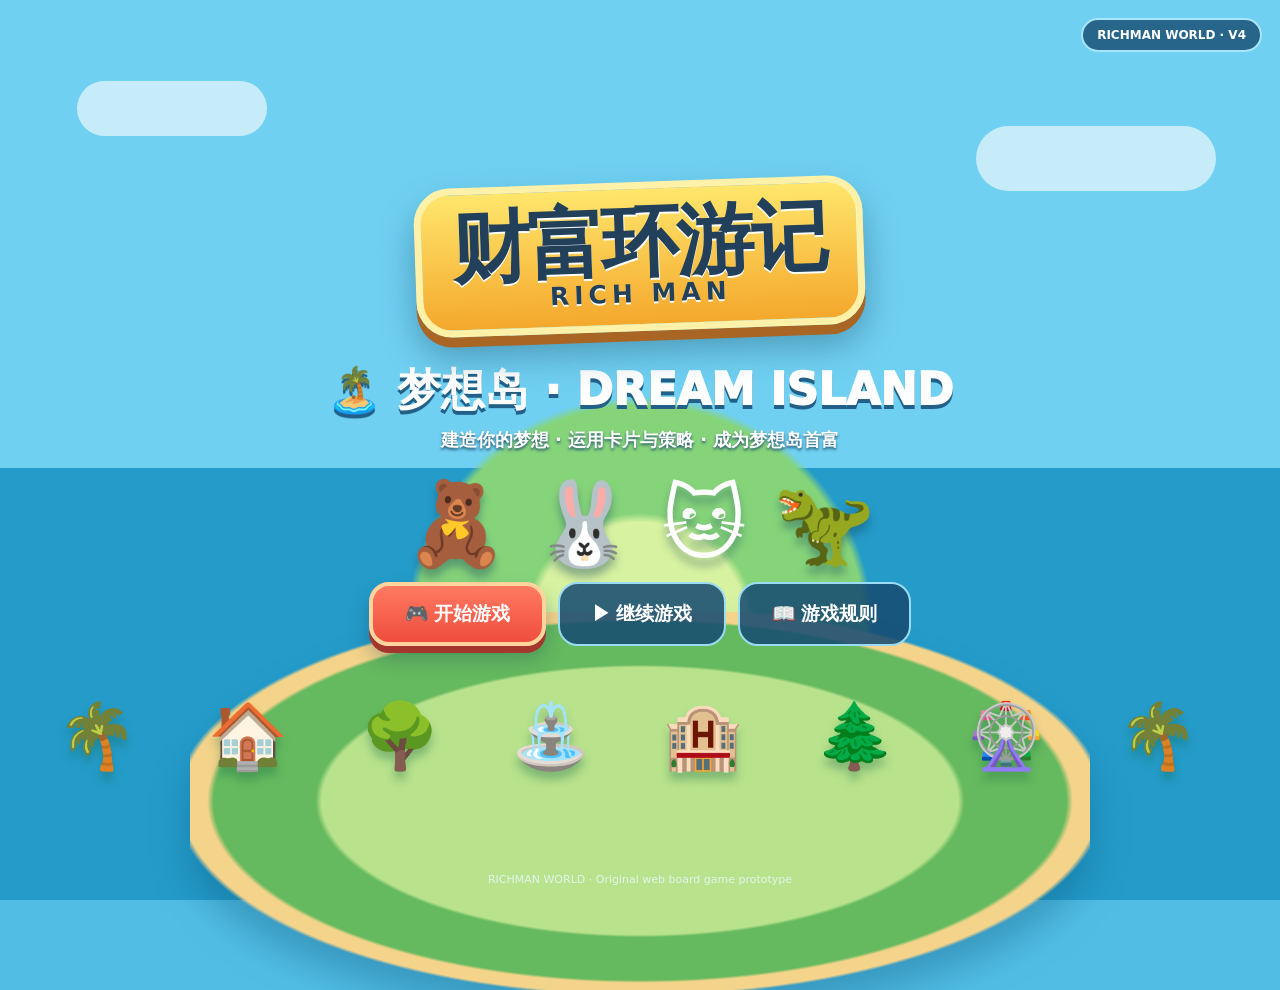
==== commit abe8a5a0: "Add V4 Dream Island launch cover" ====
--- a/index.html
+++ b/index.html
@@ -1 +1 @@
-<!doctype html><html lang="zh-CN"><head><meta charset="utf-8"><meta http-equiv="refresh" content="0; url=./v3.html"><meta name="viewport" content="width=device-width,initial-scale=1"><title>财富环游记 V3</title></head><body><p>正在进入财富环游记 V3… <a href="./v3.html">点击进入</a></p></body></html>+<!doctype html><html lang="zh-CN"><head><meta charset="utf-8"><meta name="viewport" content="width=device-width,initial-scale=1"><title>财富环游记 · 梦想岛</title><style>*{box-sizing:border-box}body{margin:0;min-height:100vh;font-family:system-ui,'PingFang SC','Microsoft YaHei',sans-serif;background:#51bde5;color:#fff;overflow:hidden}.hero{min-height:100vh;position:relative;display:grid;place-items:center;padding:28px;background:radial-gradient(circle at 50% 70%,#d7f2a0 0 12%,#86d47a 13% 25%,transparent 26%),linear-gradient(180deg,#70d0f2 0 52%,#249bc9 52%)}.cloud{position:absolute;background:#fff9;border-radius:50px;filter:blur(.2px)}.c1{width:190px;height:55px;top:9%;left:6%}.c2{width:240px;height:65px;top:14%;right:5%}.island{position:absolute;width:min(900px,88vw);height:42vh;bottom:-10vh;left:50%;transform:translateX(-50%);background:radial-gradient(ellipse,#b8e28c 0 50%,#65b95e 51% 67%,#f4d38a 68% 72%,transparent 73%);filter:drop-shadow(0 25px 18px #07527455)}.trees{position:absolute;bottom:14%;left:0;right:0;text-align:center;font-size:clamp(34px,5vw,75px);letter-spacing:2vw;filter:drop-shadow(0 8px 4px #1645)}.content{position:relative;z-index:3;text-align:center;max-width:760px;margin-top:-8vh}.logo{display:inline-block;background:linear-gradient(#ffe66c,#f4a82c);color:#22405a;border:7px solid #fff1a8;border-radius:36px;padding:16px 30px;box-shadow:0 10px 0 #a96524,0 20px 35px #17445d66;transform:rotate(-2deg);text-shadow:0 2px #fff}.logo h1{font-size:clamp(38px,7vw,78px);line-height:.95;margin:0;letter-spacing:-3px}.logo b{font-size:clamp(15px,2vw,25px);letter-spacing:5px}.map{margin:30px auto 8px;font-size:clamp(24px,4vw,44px);font-weight:1000;text-shadow:0 4px 0 #226087}.sub{font-size:18px;font-weight:800;text-shadow:0 2px 3px #24536d;margin-bottom:24px}.characters{font-size:clamp(45px,7vw,82px);margin:10px;filter:drop-shadow(0 8px 4px #17465c66)}.buttons{display:flex;gap:12px;justify-content:center;flex-wrap:wrap}.play,.secondary{border:0;border-radius:20px;padding:15px 32px;font-weight:1000;font-size:19px;cursor:pointer;transition:.18s}.play{background:linear-gradient(#ff7a62,#ef4d3e);color:#fff;border:4px solid #ffd39c;box-shadow:0 7px 0 #a4362e,0 12px 20px #17445d55}.play:hover{transform:translateY(-3px)}.secondary{background:#174c72dd;color:#fff;border:2px solid #9bdcf5}.footer{position:absolute;z-index:3;bottom:14px;font-size:11px;color:#e9f8ff;opacity:.85}.badge{position:absolute;top:18px;right:18px;background:#174c72cc;border:2px solid #a8e5f7;border-radius:99px;padding:8px 14px;font-size:12px;font-weight:800}.modal{position:fixed;inset:0;background:#082e4bc9;z-index:10;display:none;place-items:center}.modal.show{display:grid}.dialog{width:min(520px,90vw);background:#fff5d8;color:#24415a;border:5px solid #f1bd48;border-radius:24px;padding:22px;text-align:left;box-shadow:0 25px 60px #0018}.dialog h2{text-align:center}.dialog button{display:block;margin:15px auto 0;border:0;background:#ef5b48;color:white;padding:10px 22px;border-radius:12px;font-weight:900;cursor:pointer}@media(max-width:600px){.hero{padding:12px}.content{margin-top:-5vh}.logo{padding:12px 18px;border-width:5px}.sub{font-size:14px}.trees{bottom:18%}.play,.secondary{padding:12px 20px;font-size:16px}}</style></head><body><main class="hero"><div class="cloud c1"></div><div class="cloud c2"></div><div class="badge">RICHMAN WORLD · V4</div><div class="island"></div><div class="trees">🌴 🏠 🌳 ⛲ 🏨 🌲 🎡 🌴</div><section class="content"><div class="logo"><h1>财富环游记</h1><b>RICH MAN</b></div><div class="map">🏝️ 梦想岛 · DREAM ISLAND</div><div class="sub">建造你的梦想 · 运用卡片与策略 · 成为梦想岛首富</div><div class="characters">🧸 🐰 🐱 🦖</div><div class="buttons"><button class="play" onclick="location.href='./v3.html'">🎮 开始游戏</button><button class="secondary" onclick="continueGame()">▶ 继续游戏</button><button class="secondary" onclick="rules()">📖 游戏规则</button></div></section><div class="footer">RICHMAN WORLD · Original web board game prototype</div></main><div id="modal" class="modal"><div class="dialog"><h2>📖 梦想岛规则</h2><p>掷骰子环游梦想岛，购买地产并升级建筑，向经过你地产的玩家收取过路费。</p><p>使用遥控骰子、免租、建设、停留、均分、抢夺和好运等卡片改变局势；踩中幸运转盘可以抽取新卡。</p><p>医院、监狱和大学会带来特殊的三回合状态。现金跌破 0 即破产，最后存活的玩家成为梦想岛首富。</p><button onclick="document.getElementById('modal').classList.remove('show')">明白了</button></div></div><script>function rules(){document.getElementById('modal').classList.add('show')}function continueGame(){location.href='./v3.html'}</script></body></html>
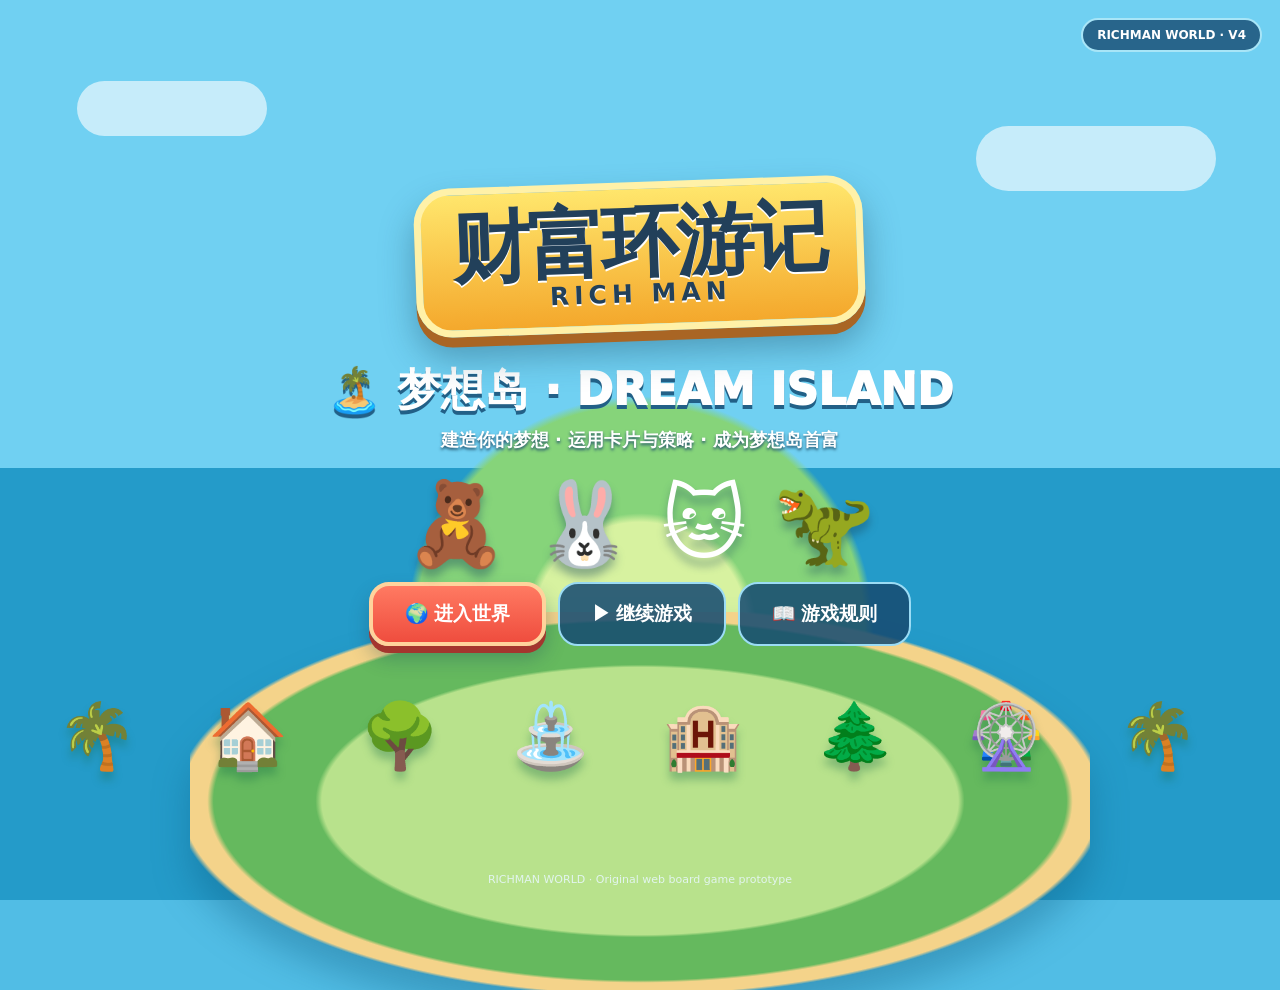
==== commit a6f3d50b: "Connect launch screen to RichMan World hub" ====
--- a/index.html
+++ b/index.html
@@ -1 +1 @@
-<!doctype html><html lang="zh-CN"><head><meta charset="utf-8"><meta name="viewport" content="width=device-width,initial-scale=1"><title>财富环游记 · 梦想岛</title><style>*{box-sizing:border-box}body{margin:0;min-height:100vh;font-family:system-ui,'PingFang SC','Microsoft YaHei',sans-serif;background:#51bde5;color:#fff;overflow:hidden}.hero{min-height:100vh;position:relative;display:grid;place-items:center;padding:28px;background:radial-gradient(circle at 50% 70%,#d7f2a0 0 12%,#86d47a 13% 25%,transparent 26%),linear-gradient(180deg,#70d0f2 0 52%,#249bc9 52%)}.cloud{position:absolute;background:#fff9;border-radius:50px;filter:blur(.2px)}.c1{width:190px;height:55px;top:9%;left:6%}.c2{width:240px;height:65px;top:14%;right:5%}.island{position:absolute;width:min(900px,88vw);height:42vh;bottom:-10vh;left:50%;transform:translateX(-50%);background:radial-gradient(ellipse,#b8e28c 0 50%,#65b95e 51% 67%,#f4d38a 68% 72%,transparent 73%);filter:drop-shadow(0 25px 18px #07527455)}.trees{position:absolute;bottom:14%;left:0;right:0;text-align:center;font-size:clamp(34px,5vw,75px);letter-spacing:2vw;filter:drop-shadow(0 8px 4px #1645)}.content{position:relative;z-index:3;text-align:center;max-width:760px;margin-top:-8vh}.logo{display:inline-block;background:linear-gradient(#ffe66c,#f4a82c);color:#22405a;border:7px solid #fff1a8;border-radius:36px;padding:16px 30px;box-shadow:0 10px 0 #a96524,0 20px 35px #17445d66;transform:rotate(-2deg);text-shadow:0 2px #fff}.logo h1{font-size:clamp(38px,7vw,78px);line-height:.95;margin:0;letter-spacing:-3px}.logo b{font-size:clamp(15px,2vw,25px);letter-spacing:5px}.map{margin:30px auto 8px;font-size:clamp(24px,4vw,44px);font-weight:1000;text-shadow:0 4px 0 #226087}.sub{font-size:18px;font-weight:800;text-shadow:0 2px 3px #24536d;margin-bottom:24px}.characters{font-size:clamp(45px,7vw,82px);margin:10px;filter:drop-shadow(0 8px 4px #17465c66)}.buttons{display:flex;gap:12px;justify-content:center;flex-wrap:wrap}.play,.secondary{border:0;border-radius:20px;padding:15px 32px;font-weight:1000;font-size:19px;cursor:pointer;transition:.18s}.play{background:linear-gradient(#ff7a62,#ef4d3e);color:#fff;border:4px solid #ffd39c;box-shadow:0 7px 0 #a4362e,0 12px 20px #17445d55}.play:hover{transform:translateY(-3px)}.secondary{background:#174c72dd;color:#fff;border:2px solid #9bdcf5}.footer{position:absolute;z-index:3;bottom:14px;font-size:11px;color:#e9f8ff;opacity:.85}.badge{position:absolute;top:18px;right:18px;background:#174c72cc;border:2px solid #a8e5f7;border-radius:99px;padding:8px 14px;font-size:12px;font-weight:800}.modal{position:fixed;inset:0;background:#082e4bc9;z-index:10;display:none;place-items:center}.modal.show{display:grid}.dialog{width:min(520px,90vw);background:#fff5d8;color:#24415a;border:5px solid #f1bd48;border-radius:24px;padding:22px;text-align:left;box-shadow:0 25px 60px #0018}.dialog h2{text-align:center}.dialog button{display:block;margin:15px auto 0;border:0;background:#ef5b48;color:white;padding:10px 22px;border-radius:12px;font-weight:900;cursor:pointer}@media(max-width:600px){.hero{padding:12px}.content{margin-top:-5vh}.logo{padding:12px 18px;border-width:5px}.sub{font-size:14px}.trees{bottom:18%}.play,.secondary{padding:12px 20px;font-size:16px}}</style></head><body><main class="hero"><div class="cloud c1"></div><div class="cloud c2"></div><div class="badge">RICHMAN WORLD · V4</div><div class="island"></div><div class="trees">🌴 🏠 🌳 ⛲ 🏨 🌲 🎡 🌴</div><section class="content"><div class="logo"><h1>财富环游记</h1><b>RICH MAN</b></div><div class="map">🏝️ 梦想岛 · DREAM ISLAND</div><div class="sub">建造你的梦想 · 运用卡片与策略 · 成为梦想岛首富</div><div class="characters">🧸 🐰 🐱 🦖</div><div class="buttons"><button class="play" onclick="location.href='./v3.html'">🎮 开始游戏</button><button class="secondary" onclick="continueGame()">▶ 继续游戏</button><button class="secondary" onclick="rules()">📖 游戏规则</button></div></section><div class="footer">RICHMAN WORLD · Original web board game prototype</div></main><div id="modal" class="modal"><div class="dialog"><h2>📖 梦想岛规则</h2><p>掷骰子环游梦想岛，购买地产并升级建筑，向经过你地产的玩家收取过路费。</p><p>使用遥控骰子、免租、建设、停留、均分、抢夺和好运等卡片改变局势；踩中幸运转盘可以抽取新卡。</p><p>医院、监狱和大学会带来特殊的三回合状态。现金跌破 0 即破产，最后存活的玩家成为梦想岛首富。</p><button onclick="document.getElementById('modal').classList.remove('show')">明白了</button></div></div><script>function rules(){document.getElementById('modal').classList.add('show')}function continueGame(){location.href='./v3.html'}</script></body></html>+<!doctype html><html lang="zh-CN"><head><meta charset="utf-8"><meta name="viewport" content="width=device-width,initial-scale=1"><title>财富环游记 · 梦想岛</title><style>*{box-sizing:border-box}body{margin:0;min-height:100vh;font-family:system-ui,'PingFang SC','Microsoft YaHei',sans-serif;background:#51bde5;color:#fff;overflow:hidden}.hero{min-height:100vh;position:relative;display:grid;place-items:center;padding:28px;background:radial-gradient(circle at 50% 70%,#d7f2a0 0 12%,#86d47a 13% 25%,transparent 26%),linear-gradient(180deg,#70d0f2 0 52%,#249bc9 52%)}.cloud{position:absolute;background:#fff9;border-radius:50px;filter:blur(.2px)}.c1{width:190px;height:55px;top:9%;left:6%}.c2{width:240px;height:65px;top:14%;right:5%}.island{position:absolute;width:min(900px,88vw);height:42vh;bottom:-10vh;left:50%;transform:translateX(-50%);background:radial-gradient(ellipse,#b8e28c 0 50%,#65b95e 51% 67%,#f4d38a 68% 72%,transparent 73%);filter:drop-shadow(0 25px 18px #07527455)}.trees{position:absolute;bottom:14%;left:0;right:0;text-align:center;font-size:clamp(34px,5vw,75px);letter-spacing:2vw;filter:drop-shadow(0 8px 4px #1645)}.content{position:relative;z-index:3;text-align:center;max-width:760px;margin-top:-8vh}.logo{display:inline-block;background:linear-gradient(#ffe66c,#f4a82c);color:#22405a;border:7px solid #fff1a8;border-radius:36px;padding:16px 30px;box-shadow:0 10px 0 #a96524,0 20px 35px #17445d66;transform:rotate(-2deg);text-shadow:0 2px #fff}.logo h1{font-size:clamp(38px,7vw,78px);line-height:.95;margin:0;letter-spacing:-3px}.logo b{font-size:clamp(15px,2vw,25px);letter-spacing:5px}.map{margin:30px auto 8px;font-size:clamp(24px,4vw,44px);font-weight:1000;text-shadow:0 4px 0 #226087}.sub{font-size:18px;font-weight:800;text-shadow:0 2px 3px #24536d;margin-bottom:24px}.characters{font-size:clamp(45px,7vw,82px);margin:10px;filter:drop-shadow(0 8px 4px #17465c66)}.buttons{display:flex;gap:12px;justify-content:center;flex-wrap:wrap}.play,.secondary{border:0;border-radius:20px;padding:15px 32px;font-weight:1000;font-size:19px;cursor:pointer;transition:.18s}.play{background:linear-gradient(#ff7a62,#ef4d3e);color:#fff;border:4px solid #ffd39c;box-shadow:0 7px 0 #a4362e,0 12px 20px #17445d55}.play:hover{transform:translateY(-3px)}.secondary{background:#174c72dd;color:#fff;border:2px solid #9bdcf5}.footer{position:absolute;z-index:3;bottom:14px;font-size:11px;color:#e9f8ff;opacity:.85}.badge{position:absolute;top:18px;right:18px;background:#174c72cc;border:2px solid #a8e5f7;border-radius:99px;padding:8px 14px;font-size:12px;font-weight:800}.modal{position:fixed;inset:0;background:#082e4bc9;z-index:10;display:none;place-items:center}.modal.show{display:grid}.dialog{width:min(520px,90vw);background:#fff5d8;color:#24415a;border:5px solid #f1bd48;border-radius:24px;padding:22px;text-align:left;box-shadow:0 25px 60px #0018}.dialog h2{text-align:center}.dialog button{display:block;margin:15px auto 0;border:0;background:#ef5b48;color:white;padding:10px 22px;border-radius:12px;font-weight:900;cursor:pointer}@media(max-width:600px){.hero{padding:12px}.content{margin-top:-5vh}.logo{padding:12px 18px;border-width:5px}.sub{font-size:14px}.trees{bottom:18%}.play,.secondary{padding:12px 20px;font-size:16px}}</style></head><body><main class="hero"><div class="cloud c1"></div><div class="cloud c2"></div><div class="badge">RICHMAN WORLD · V4</div><div class="island"></div><div class="trees">🌴 🏠 🌳 ⛲ 🏨 🌲 🎡 🌴</div><section class="content"><div class="logo"><h1>财富环游记</h1><b>RICH MAN</b></div><div class="map">🏝️ 梦想岛 · DREAM ISLAND</div><div class="sub">建造你的梦想 · 运用卡片与策略 · 成为梦想岛首富</div><div class="characters">🧸 🐰 🐱 🦖</div><div class="buttons"><button class="play" onclick="location.href='./world.html'">🌍 进入世界</button><button class="secondary" onclick="continueGame()">▶ 继续游戏</button><button class="secondary" onclick="rules()">📖 游戏规则</button></div></section><div class="footer">RICHMAN WORLD · Original web board game prototype</div></main><div id="modal" class="modal"><div class="dialog"><h2>📖 梦想岛规则</h2><p>掷骰子环游梦想岛，购买地产并升级建筑，向经过你地产的玩家收取过路费。</p><p>使用遥控骰子、免租、建设、停留、均分、抢夺和好运等卡片改变局势；踩中幸运转盘可以抽取新卡。</p><p>医院、监狱和大学会带来特殊的三回合状态。现金跌破 0 即破产，最后存活的玩家成为梦想岛首富。</p><button onclick="document.getElementById('modal').classList.remove('show')">明白了</button></div></div><script>function rules(){document.getElementById('modal').classList.add('show')}function continueGame(){location.href='./world.html'}</script></body></html>
